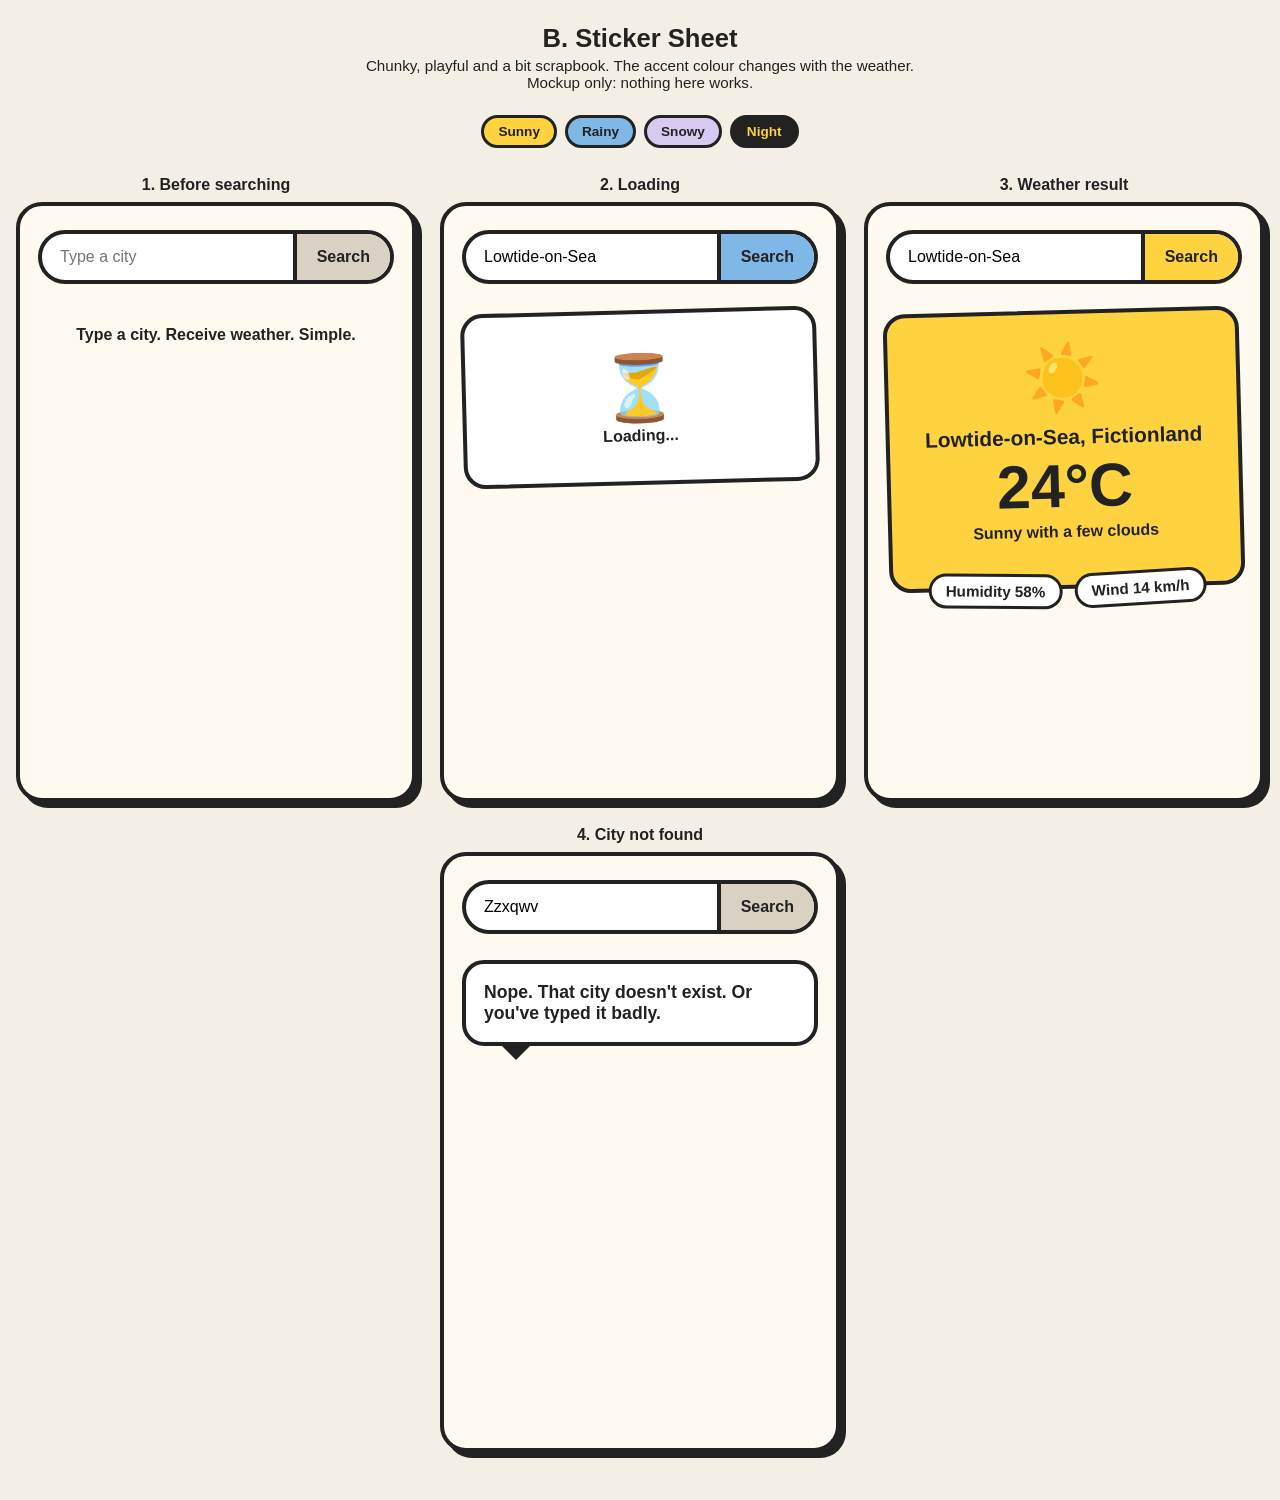
==== mockups/sticker-sheet.html @ 2d341b96 "Add three design mockups (design only, no behaviour) Co-Authored-By: Claude Sonnet 5.5 <noreply@anth" ====
<!DOCTYPE html>
<html lang="en">
<head>
  <meta charset="UTF-8">
  <meta name="viewport" content="width=device-width, initial-scale=1.0">
  <title>Mockup B - Sticker Sheet</title>
  <style>
    * { box-sizing: border-box; }
    body {
      margin: 0;
      padding: 24px 16px 48px;
      font-family: "Trebuchet MS", Verdana, sans-serif;
      background: #f4efe4;
      color: #222;
    }
    h1 { text-align: center; margin: 0 0 4px; font-size: 1.6rem; }
    .note { text-align: center; margin: 0 auto 24px; max-width: 560px; font-size: 0.95rem; }

    .swatches { display: flex; justify-content: center; gap: 8px; flex-wrap: wrap; margin-bottom: 28px; }
    .swatch { padding: 6px 14px; border: 3px solid #222; border-radius: 999px; font-size: 0.85rem; font-weight: bold; }

    .views { display: flex; flex-wrap: wrap; gap: 24px; justify-content: center; }
    .view { width: 100%; max-width: 360px; }
    .view h2 { font-size: 1rem; margin: 0 0 8px; text-align: center; }

    .screen {
      --accent: #ffd23f;
      min-height: 560px;
      border: 4px solid #222;
      border-radius: 26px;
      padding: 24px 18px;
      background: #fffaf0;
      display: flex;
      flex-direction: column;
      gap: 26px;
      box-shadow: 6px 6px 0 #222;
    }
    .sunny { --accent: #ffd23f; }
    .rainy { --accent: #7fb7e6; }
    .calm  { --accent: #d9d2c3; }

    /* one fat pill: box and button joined */
    .pill {
      display: flex;
      border: 4px solid #222;
      border-radius: 999px;
      overflow: hidden;
      background: #fff;
    }
    .pill input {
      flex: 1; min-width: 0;
      border: 0; padding: 14px 18px;
      font-size: 1rem; font-family: inherit; background: transparent;
    }
    .pill button {
      border: 0; border-left: 4px solid #222;
      padding: 14px 20px; font-size: 1rem; font-weight: bold; font-family: inherit;
      background: var(--accent); color: #222;
    }

    .card {
      position: relative;
      border: 4px solid #222;
      border-radius: 22px;
      background: var(--accent);
      padding: 26px 18px 40px;
      text-align: center;
      transform: rotate(-1.5deg);
    }
    .card.msg { padding: 36px 18px; background: #fff; }
    .emoji { font-size: 4rem; line-height: 1.2; }
    .city { margin: 8px 0 0; font-size: 1.3rem; }
    .temp { font-size: 3.8rem; font-weight: bold; margin: 2px 0; }
    .desc { margin: 0; font-weight: bold; }
    .badges {
      position: absolute; left: 0; right: 0; bottom: -22px;
      display: flex; justify-content: center; gap: 12px;
    }
    .badge {
      background: #fff; border: 3px solid #222; border-radius: 999px;
      padding: 6px 14px; font-weight: bold; font-size: 0.95rem;
      transform: rotate(2deg);
    }
    .badge + .badge { transform: rotate(-2deg); }

    .bubble {
      border: 4px solid #222; border-radius: 22px; background: #fff;
      padding: 18px; font-size: 1.1rem; font-weight: bold; position: relative;
    }
    .bubble::after {
      content: ""; position: absolute; left: 36px; bottom: -18px;
      width: 0; height: 0;
      border: 14px solid transparent; border-top-color: #222; border-bottom: 0;
    }
    .hint { text-align: center; font-weight: bold; }

    @media (min-width: 900px) {
      .view { max-width: 400px; }
      .screen { min-height: 600px; }
      .card { padding-bottom: 44px; }
    }
  </style>
</head>
<body>
  <h1>B. Sticker Sheet</h1>
  <p class="note">Chunky, playful and a bit scrapbook. The accent colour changes with the weather. Mockup only: nothing here works.</p>

  <div class="swatches">
    <span class="swatch" style="background:#ffd23f">Sunny</span>
    <span class="swatch" style="background:#7fb7e6">Rainy</span>
    <span class="swatch" style="background:#d8c9f0">Snowy</span>
    <span class="swatch" style="background:#222;color:#ffd23f">Night</span>
  </div>

  <div class="views">

    <div class="view">
      <h2>1. Before searching</h2>
      <div class="screen calm">
        <div class="pill"><input type="text" placeholder="Type a city" aria-label="City"><button>Search</button></div>
        <p class="hint">Type a city. Receive weather. Simple.</p>
      </div>
    </div>

    <div class="view">
      <h2>2. Loading</h2>
      <div class="screen rainy">
        <div class="pill"><input type="text" value="Lowtide-on-Sea" aria-label="City"><button>Search</button></div>
        <div class="card msg"><div class="emoji">&#9203;</div><p class="desc">Loading...</p></div>
      </div>
    </div>

    <div class="view">
      <h2>3. Weather result</h2>
      <div class="screen sunny">
        <div class="pill"><input type="text" value="Lowtide-on-Sea" aria-label="City"><button>Search</button></div>
        <div class="card">
          <div class="emoji">&#9728;&#65039;</div>
          <h3 class="city">Lowtide-on-Sea, Fictionland</h3>
          <div class="temp">24&deg;C</div>
          <p class="desc">Sunny with a few clouds</p>
          <div class="badges">
            <span class="badge">Humidity 58%</span>
            <span class="badge">Wind 14 km/h</span>
          </div>
        </div>
      </div>
    </div>

    <div class="view">
      <h2>4. City not found</h2>
      <div class="screen calm">
        <div class="pill"><input type="text" value="Zzxqwv" aria-label="City"><button>Search</button></div>
        <div class="bubble">Nope. That city doesn't exist. Or you've typed it badly.</div>
      </div>
    </div>

  </div>
</body>
</html>
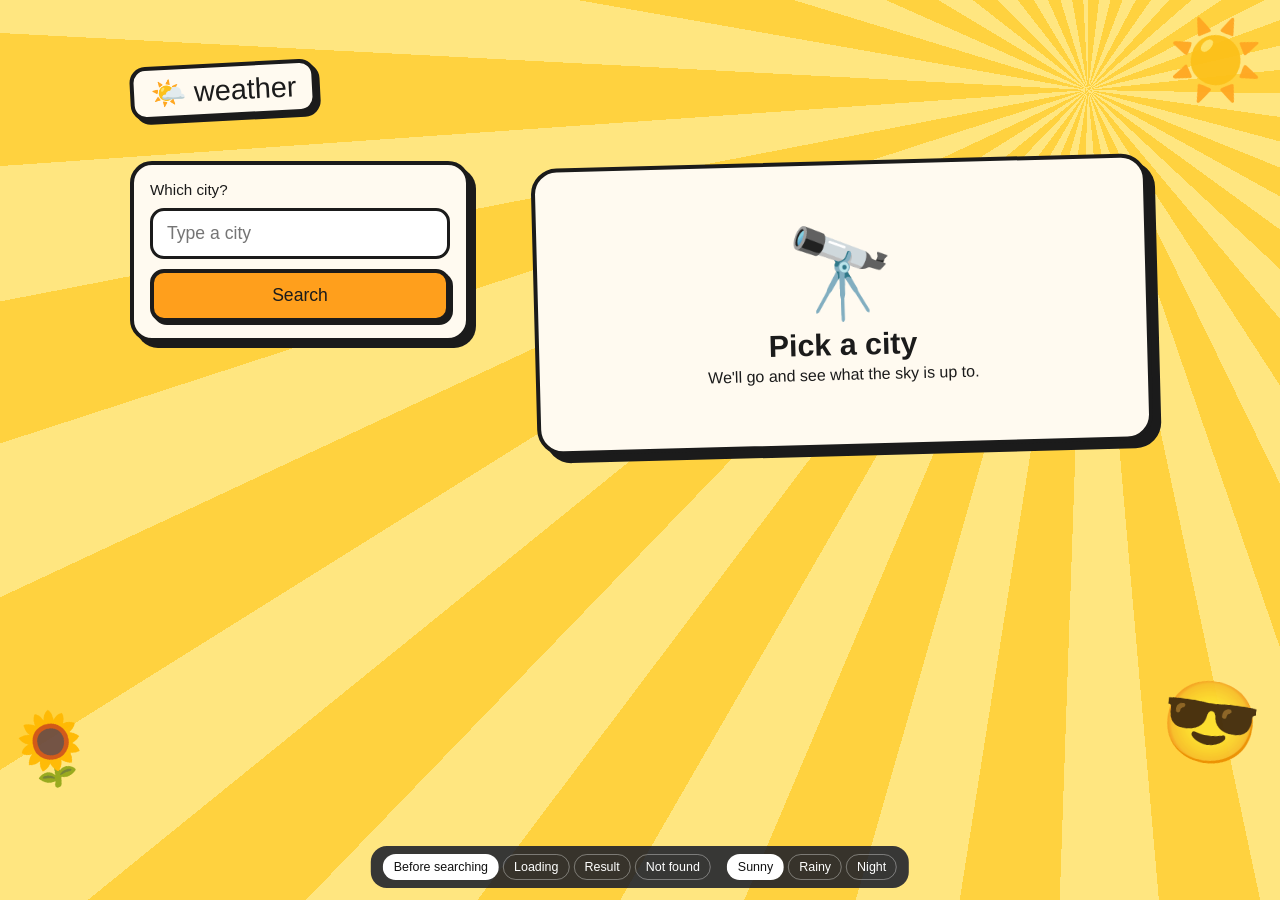
==== commit 4b992bb1: "Redesign mockups: weather-themed backgrounds, softer wording, distinct layouts Co-Authored-By: Claud" ====
--- a/mockups/sticker-sheet.html
+++ b/mockups/sticker-sheet.html
@@ -6,155 +6,178 @@
   <title>Mockup B - Sticker Sheet</title>
   <style>
     * { box-sizing: border-box; }
-    body {
-      margin: 0;
-      padding: 24px 16px 48px;
-      font-family: "Trebuchet MS", Verdana, sans-serif;
-      background: #f4efe4;
-      color: #222;
+    html, body { margin: 0; min-height: 100%; }
+    body { font-family: "Arial Rounded MT Bold", "Trebuchet MS", Verdana, sans-serif; }
+    .sr { position: absolute; opacity: 0; pointer-events: none; }
+
+    /* ---------- weather colours: the whole page is a pattern ---------- */
+    .app {
+      --ink: #1b1b1b; --paper: #fffaf0; --accent: #ff9f1c;
+      position: relative; min-height: 100vh; overflow: hidden; color: var(--ink);
+      padding: 30px 18px 150px;
     }
-    h1 { text-align: center; margin: 0 0 4px; font-size: 1.6rem; }
-    .note { text-align: center; margin: 0 auto 24px; max-width: 560px; font-size: 0.95rem; }
-
-    .swatches { display: flex; justify-content: center; gap: 8px; flex-wrap: wrap; margin-bottom: 28px; }
-    .swatch { padding: 6px 14px; border: 3px solid #222; border-radius: 999px; font-size: 0.85rem; font-weight: bold; }
-
-    .views { display: flex; flex-wrap: wrap; gap: 24px; justify-content: center; }
-    .view { width: 100%; max-width: 360px; }
-    .view h2 { font-size: 1rem; margin: 0 0 8px; text-align: center; }
-
-    .screen {
+    #ws:checked ~ .app {
+      background: repeating-conic-gradient(from 0deg at 85% 10%, #ffd23f 0 7deg, #ffe680 7deg 14deg);
+    }
+    #wr:checked ~ .app {
+      --accent: #4f8fd9;
+      background-color: #7db3e8;
+      background-image:
+        radial-gradient(ellipse 3px 10px at 12px 14px, rgba(255,255,255,0.8) 95%, transparent),
+        radial-gradient(ellipse 3px 10px at 44px 46px, rgba(255,255,255,0.8) 95%, transparent);
+      background-size: 60px 60px; animation: drops 1.4s linear infinite;
+    }
+    @keyframes drops { to { background-position: 0 60px, 0 60px; } }
+    #wn:checked ~ .app {
       --accent: #ffd23f;
-      min-height: 560px;
-      border: 4px solid #222;
-      border-radius: 26px;
-      padding: 24px 18px;
-      background: #fffaf0;
-      display: flex;
-      flex-direction: column;
-      gap: 26px;
-      box-shadow: 6px 6px 0 #222;
-    }
-    .sunny { --accent: #ffd23f; }
-    .rainy { --accent: #7fb7e6; }
-    .calm  { --accent: #d9d2c3; }
-
-    /* one fat pill: box and button joined */
-    .pill {
-      display: flex;
-      border: 4px solid #222;
-      border-radius: 999px;
-      overflow: hidden;
-      background: #fff;
-    }
-    .pill input {
-      flex: 1; min-width: 0;
-      border: 0; padding: 14px 18px;
-      font-size: 1rem; font-family: inherit; background: transparent;
-    }
-    .pill button {
-      border: 0; border-left: 4px solid #222;
-      padding: 14px 20px; font-size: 1rem; font-weight: bold; font-family: inherit;
-      background: var(--accent); color: #222;
+      background-color: #1f2358;
+      background-image:
+        radial-gradient(2px 2px at 20px 30px, #fff, transparent),
+        radial-gradient(3px 3px at 90px 70px, #ffe27a, transparent),
+        radial-gradient(2px 2px at 150px 140px, #fff, transparent),
+        radial-gradient(2px 2px at 50px 120px, #cfd8ff, transparent);
+      background-size: 200px 200px;
     }
 
-    .card {
-      position: relative;
-      border: 4px solid #222;
-      border-radius: 22px;
-      background: var(--accent);
-      padding: 26px 18px 40px;
-      text-align: center;
-      transform: rotate(-1.5deg);
+    .ws, .wr, .wn { display: none; }
+    #ws:checked ~ .app .ws, #wr:checked ~ .app .wr, #wn:checked ~ .app .wn { display: revert; }
+    .p { display: none; }
+    #v1:checked ~ .app .p1, #v2:checked ~ .app .p2, #v3:checked ~ .app .p3, #v4:checked ~ .app .p4 { display: flex; }
+
+    /* sticker doodles in the corners */
+    .decos i { position: absolute; font-style: normal; font-size: 3.6rem; opacity: 0.95; pointer-events: none; }
+    .decos i:nth-child(1) { top: 14px; right: 14px; transform: rotate(12deg); }
+    .decos i:nth-child(2) { bottom: 110px; left: 8px; transform: rotate(-14deg); font-size: 4.4rem; }
+    .decos i:nth-child(3) { bottom: 130px; right: 20px; transform: rotate(8deg); }
+
+    /* ---------- layout ---------- */
+    .wrap { position: relative; z-index: 1; max-width: 460px; margin: 0 auto; }
+    .logo {
+      display: inline-block; background: var(--paper); border: 4px solid var(--ink); border-radius: 16px;
+      padding: 6px 16px; transform: rotate(-3deg); box-shadow: 4px 4px 0 var(--ink);
+      font-size: 1.3rem; margin-bottom: 30px;
     }
-    .card.msg { padding: 36px 18px; background: #fff; }
-    .emoji { font-size: 4rem; line-height: 1.2; }
-    .city { margin: 8px 0 0; font-size: 1.3rem; }
-    .temp { font-size: 3.8rem; font-weight: bold; margin: 2px 0; }
-    .desc { margin: 0; font-weight: bold; }
-    .badges {
-      position: absolute; left: 0; right: 0; bottom: -22px;
-      display: flex; justify-content: center; gap: 12px;
+    .p { flex-direction: column; gap: 34px; }
+
+    .search {
+      background: var(--paper); border: 4px solid var(--ink); border-radius: 22px; padding: 16px;
+      box-shadow: 6px 6px 0 var(--ink); display: flex; flex-direction: column; gap: 10px;
     }
-    .badge {
-      background: #fff; border: 3px solid #222; border-radius: 999px;
-      padding: 6px 14px; font-weight: bold; font-size: 0.95rem;
-      transform: rotate(2deg);
+    .search label { font-size: 0.95rem; }
+    .search input {
+      border: 3px solid var(--ink); border-radius: 14px; padding: 12px 14px;
+      font-size: 1.1rem; font-family: inherit; background: #fff;
     }
-    .badge + .badge { transform: rotate(-2deg); }
+    .search button {
+      border: 4px solid var(--ink); border-radius: 14px; padding: 12px; font-size: 1.1rem; font-family: inherit;
+      background: var(--accent); color: var(--ink); box-shadow: 3px 3px 0 var(--ink);
+    }
 
-    .bubble {
-      border: 4px solid #222; border-radius: 22px; background: #fff;
-      padding: 18px; font-size: 1.1rem; font-weight: bold; position: relative;
+    .sticker {
+      position: relative; background: var(--paper); border: 4px solid var(--ink); border-radius: 26px;
+      padding: 40px 20px 46px; text-align: center; transform: rotate(-1.5deg); box-shadow: 8px 8px 0 var(--ink);
     }
-    .bubble::after {
-      content: ""; position: absolute; left: 36px; bottom: -18px;
-      width: 0; height: 0;
-      border: 14px solid transparent; border-top-color: #222; border-bottom: 0;
+    .sticker h2 { margin: 0 0 4px; font-size: 1.4rem; }
+    .sticker p { margin: 4px 0 0; font-family: "Trebuchet MS", Verdana, sans-serif; }
+    .icon { font-size: 4.2rem; line-height: 1.2; }
+    .temp {
+      position: absolute; top: -34px; right: -10px; width: 118px; height: 118px; border-radius: 50%;
+      background: var(--accent); border: 4px solid var(--ink); box-shadow: 4px 4px 0 var(--ink);
+      display: flex; align-items: center; justify-content: center; font-size: 2.1rem; transform: rotate(8deg);
     }
-    .hint { text-align: center; font-weight: bold; }
+    .pills { position: absolute; left: 0; right: 0; bottom: -22px; display: flex; justify-content: center; gap: 12px; }
+    .pill {
+      background: #fff; border: 3px solid var(--ink); border-radius: 999px; padding: 6px 14px;
+      font-size: 0.95rem; transform: rotate(2deg);
+    }
+    .pill + .pill { transform: rotate(-2deg); }
 
+    /* ---------- mockup controls (not part of the design) ---------- */
+    .ctl {
+      position: fixed; left: 50%; bottom: 12px; transform: translateX(-50%); z-index: 5;
+      width: max-content; max-width: calc(100% - 24px);
+      display: flex; flex-wrap: wrap; justify-content: center; gap: 8px 16px;
+      background: rgba(20,24,40,0.85); color: #fff; padding: 8px 12px; border-radius: 16px; font-size: 0.78rem;
+    }
+    .grp { display: flex; flex-wrap: wrap; justify-content: center; gap: 4px; }
+    .ctl label { padding: 5px 10px; border-radius: 999px; border: 1px solid rgba(255,255,255,0.35); cursor: pointer; }
+    #v1:checked ~ .app label[for=v1], #v2:checked ~ .app label[for=v2], #v3:checked ~ .app label[for=v3], #v4:checked ~ .app label[for=v4],
+    #ws:checked ~ .app label[for=ws], #wr:checked ~ .app label[for=wr], #wn:checked ~ .app label[for=wn] { background: #fff; color: #111; }
+
+    /* ---------- laptop: search on the left, sticker on the right ---------- */
     @media (min-width: 900px) {
-      .view { max-width: 400px; }
-      .screen { min-height: 600px; }
-      .card { padding-bottom: 44px; }
+      .app { padding-top: 7vh; }
+      .wrap { max-width: 1020px; }
+      .logo { font-size: 1.8rem; margin-bottom: 44px; }
+      .p { flex-direction: row; align-items: flex-start; gap: 64px; }
+      .search { flex: 0 0 340px; }
+      .sticker { flex: 1; padding: 56px 40px 60px; }
+      .temp { width: 150px; height: 150px; font-size: 2.8rem; top: -44px; right: -14px; }
+      .icon { font-size: 5.5rem; }
+      .sticker h2 { font-size: 1.9rem; }
+      .decos i { font-size: 5rem; }
     }
+    @media (prefers-reduced-motion: reduce) { * { animation: none !important; } }
   </style>
 </head>
 <body>
-  <h1>B. Sticker Sheet</h1>
-  <p class="note">Chunky, playful and a bit scrapbook. The accent colour changes with the weather. Mockup only: nothing here works.</p>
+  <input class="sr" type="radio" name="v" id="v1" checked><input class="sr" type="radio" name="v" id="v2"><input class="sr" type="radio" name="v" id="v3"><input class="sr" type="radio" name="v" id="v4">
+  <input class="sr" type="radio" name="w" id="ws" checked><input class="sr" type="radio" name="w" id="wr"><input class="sr" type="radio" name="w" id="wn">
 
-  <div class="swatches">
-    <span class="swatch" style="background:#ffd23f">Sunny</span>
-    <span class="swatch" style="background:#7fb7e6">Rainy</span>
-    <span class="swatch" style="background:#d8c9f0">Snowy</span>
-    <span class="swatch" style="background:#222;color:#ffd23f">Night</span>
-  </div>
+  <div class="app">
+    <div class="decos ws"><i>&#9728;&#65039;</i><i>&#127803;</i><i>&#128526;</i></div>
+    <div class="decos wr"><i>&#9748;</i><i>&#127784;&#65039;</i><i>&#128167;</i></div>
+    <div class="decos wn"><i>&#127769;</i><i>&#11088;</i><i>&#129417;</i></div>
 
-  <div class="views">
+    <div class="wrap">
+      <div class="logo">&#127780;&#65039; weather</div>
 
-    <div class="view">
-      <h2>1. Before searching</h2>
-      <div class="screen calm">
-        <div class="pill"><input type="text" placeholder="Type a city" aria-label="City"><button>Search</button></div>
-        <p class="hint">Type a city. Receive weather. Simple.</p>
+      <div class="p p1">
+        <div class="search"><label>Which city?</label><input type="text" placeholder="Type a city" aria-label="City"><button>Search</button></div>
+        <div class="sticker">
+          <div class="icon">&#128301;</div>
+          <h2>Pick a city</h2>
+          <p>We'll go and see what the sky is up to.</p>
+        </div>
       </div>
-    </div>
 
-    <div class="view">
-      <h2>2. Loading</h2>
-      <div class="screen rainy">
-        <div class="pill"><input type="text" value="Lowtide-on-Sea" aria-label="City"><button>Search</button></div>
-        <div class="card msg"><div class="emoji">&#9203;</div><p class="desc">Loading...</p></div>
+      <div class="p p2">
+        <div class="search"><label>Which city?</label><input type="text" value="Lowtide-on-Sea" aria-label="City"><button>Search</button></div>
+        <div class="sticker">
+          <div class="icon">&#9203;</div>
+          <h2>Loading...</h2>
+          <p>Just a moment, we're fetching it for you.</p>
+        </div>
       </div>
-    </div>
 
-    <div class="view">
-      <h2>3. Weather result</h2>
-      <div class="screen sunny">
-        <div class="pill"><input type="text" value="Lowtide-on-Sea" aria-label="City"><button>Search</button></div>
-        <div class="card">
-          <div class="emoji">&#9728;&#65039;</div>
-          <h3 class="city">Lowtide-on-Sea, Fictionland</h3>
-          <div class="temp">24&deg;C</div>
-          <p class="desc">Sunny with a few clouds</p>
-          <div class="badges">
-            <span class="badge">Humidity 58%</span>
-            <span class="badge">Wind 14 km/h</span>
+      <div class="p p3">
+        <div class="search"><label>Which city?</label><input type="text" value="Lowtide-on-Sea" aria-label="City"><button>Search</button></div>
+        <div class="sticker">
+          <div class="temp"><span class="ws">24</span><span class="wr">14</span><span class="wn">11</span>&deg;C</div>
+          <div class="icon"><span class="ws">&#9728;&#65039;</span><span class="wr">&#127783;&#65039;</span><span class="wn">&#127769;</span></div>
+          <h2>Lowtide-on-Sea, Fictionland</h2>
+          <p><span class="ws">Sunny with a few clouds</span><span class="wr">Light, steady rain</span><span class="wn">Clear and quiet</span></p>
+          <div class="pills">
+            <span class="pill">Humidity <span class="ws">58</span><span class="wr">82</span><span class="wn">64</span>%</span>
+            <span class="pill">Wind <span class="ws">14</span><span class="wr">19</span><span class="wn">8</span> km/h</span>
           </div>
+        </div>
+      </div>
+
+      <div class="p p4">
+        <div class="search"><label>Which city?</label><input type="text" value="Zzxqwv" aria-label="City"><button>Search</button></div>
+        <div class="sticker">
+          <div class="icon">&#129517;</div>
+          <h2>Hmm, we couldn't find that place.</h2>
+          <p>Could you check the spelling and try once more?</p>
         </div>
       </div>
     </div>
 
-    <div class="view">
-      <h2>4. City not found</h2>
-      <div class="screen calm">
-        <div class="pill"><input type="text" value="Zzxqwv" aria-label="City"><button>Search</button></div>
-        <div class="bubble">Nope. That city doesn't exist. Or you've typed it badly.</div>
-      </div>
+    <div class="ctl">
+      <div class="grp"><label for="v1">Before searching</label><label for="v2">Loading</label><label for="v3">Result</label><label for="v4">Not found</label></div>
+      <div class="grp"><label for="ws">Sunny</label><label for="wr">Rainy</label><label for="wn">Night</label></div>
     </div>
-
   </div>
 </body>
 </html>
